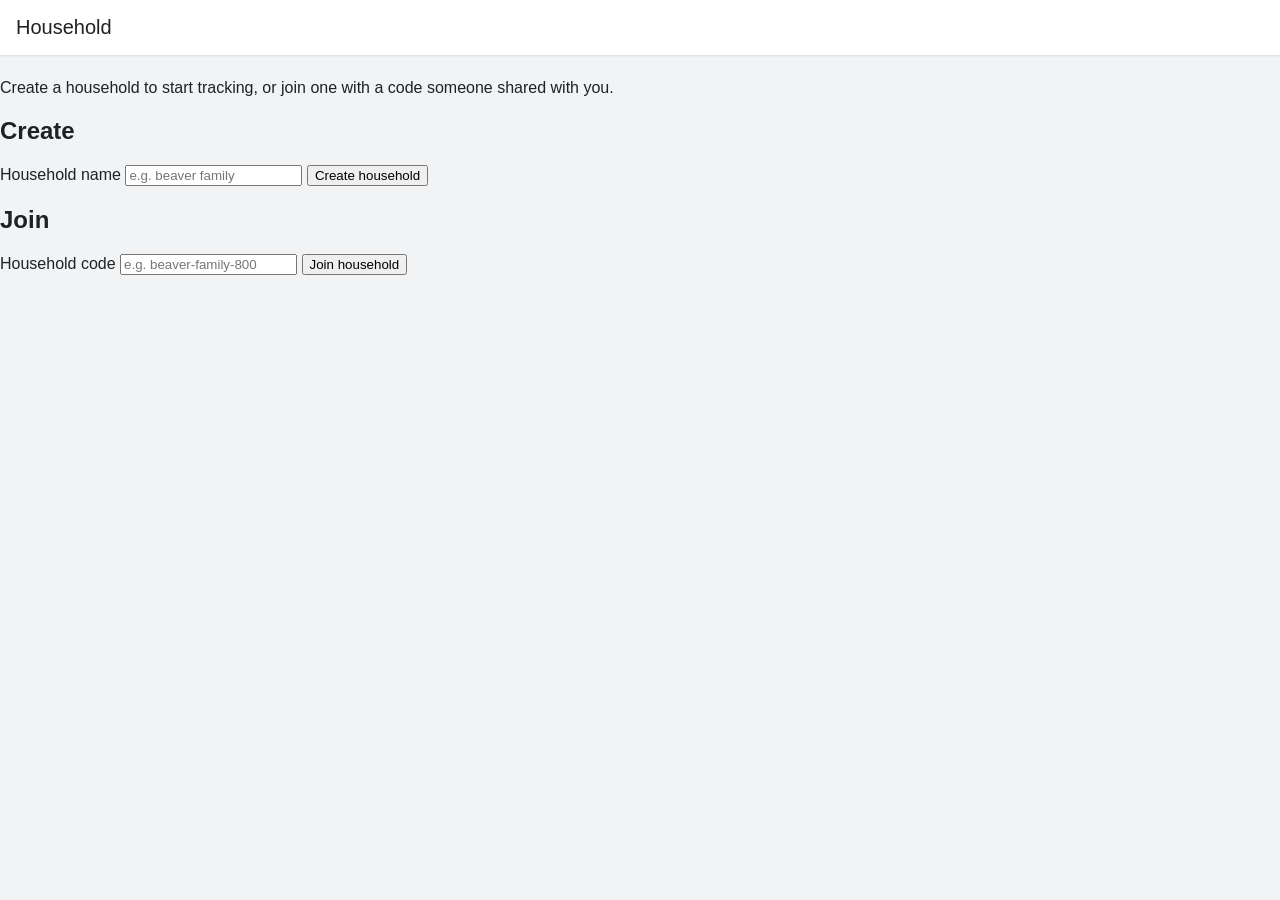
==== frontend/index.html @ 091ede61 "feat: generated frontend" ====
<!DOCTYPE html>
<html lang="en">
  <head>
    <meta charset="utf-8" />
    <meta name="viewport" content="width=device-width, initial-scale=1" />
    <title>Household</title>
    <link rel="stylesheet" href="style.css" />
  </head>
  <body>
    <header>
      <h1>Household</h1>
      <a href="settings.html" aria-label="Settings">&#9881;</a>
    </header>

    <nav class="tabs">
      <button data-tab="to-buy" class="active" aria-selected="true">To buy</button>
      <button data-tab="to-do" aria-selected="false">To do</button>
    </nav>

    <main>
      <section id="to-buy">
        <ul id="list"></ul>
      </section>
      <section id="to-do" hidden>
        <ul id="todo"></ul>
      </section>
    </main>

    <script src="household.js"></script>
    <script src="app.js"></script>
  </body>
</html>
---- frontend/style.css ----
* {
  box-sizing: border-box;
}

body,
h1,
ul {
  margin: 0;
  padding: 0;
}

body {
  font-family: -apple-system, Roboto, "Segoe UI", sans-serif;
  background: #f1f3f4;
  color: #202124;
}

header {
  position: sticky;
  top: 0;
  display: flex;
  gap: 16px;
  align-items: center;
  background: #fff;
  padding: 16px;
  box-shadow: 0 1px 2px rgba(0, 0, 0, 0.1);
}

h1 {
  margin-right: auto;
  font-size: 20px;
  font-weight: 500;
}

header a {
  color: #5f6368;
  font-size: 22px;
  text-decoration: none;
}

.tabs {
  position: sticky;
  top: 53px;
  display: flex;
  background: #fff;
  box-shadow: 0 1px 2px rgba(0, 0, 0, 0.1);
}

.tabs button {
  flex: 1;
  padding: 14px 0;
  border: none;
  border-bottom: 2px solid transparent;
  background: none;
  font: inherit;
  color: #5f6368;
  cursor: pointer;
}

.tabs button.active {
  color: #202124;
  border-bottom-color: #fbbc04;
}

main {
  padding: 8px 0;
}

#list,
#todo {
  list-style: none;
}

#list li,
#todo li {
  display: flex;
  align-items: center;
  gap: 12px;
  background: #fff;
  margin: 8px 12px;
  padding: 16px;
  border-radius: 8px;
  box-shadow: 0 1px 2px rgba(0, 0, 0, 0.1);
}

#list li.leaving,
#todo li.leaving {
  animation: celebrate 0.45s ease forwards;
}

@keyframes celebrate {
  0% {
    transform: scale(1);
    opacity: 1;
  }
  25% {
    transform: scale(1.06);
    background: #e6f4ea;
    opacity: 1;
  }
  100% {
    transform: translateX(100%);
    opacity: 0;
  }
}

#list li input[type="checkbox"],
#todo li input[type="checkbox"] {
  width: 22px;
  height: 22px;
  accent-color: #fbbc04;
}

#library,
#task-library {
  list-style: none;
}

#library li,
#task-library li {
  display: flex;
  justify-content: space-between;
  align-items: center;
  gap: 12px;
  background: #fff;
  margin: 8px 12px;
  padding: 16px;
  border-radius: 8px;
  box-shadow: 0 1px 2px rgba(0, 0, 0, 0.1);
  cursor: pointer;
}

#library .period,
#task-library .period {
  font-size: 13px;
  color: #5f6368;
}

#library .status,
#task-library .difficulty {
  font-size: 14px;
  color: #5f6368;
}

#sheet,
#task-sheet {
  width: 100%;
  max-width: 500px;
  margin: auto auto 0;
  padding: 24px 16px;
  border: none;
  border-radius: 16px 16px 0 0;
  background: #fff;
}

#sheet[open],
#task-sheet[open] {
  animation: slide-up 0.25s ease;
}

@keyframes slide-up {
  from {
    transform: translateY(100%);
  }
}

#sheet::backdrop,
#task-sheet::backdrop {
  background: rgba(0, 0, 0, 0.4);
}

#sheet form,
#task-sheet form {
  display: flex;
  flex-direction: column;
  gap: 16px;
}

#sheet h2,
#task-sheet h2 {
  margin: 0;
  font-size: 18px;
  font-weight: 500;
}

#sheet label,
#task-sheet label {
  display: flex;
  flex-direction: column;
  gap: 4px;
  font-size: 13px;
  color: #5f6368;
}

#sheet input,
#sheet select,
#task-sheet input,
#task-sheet select {
  font: inherit;
  padding: 10px;
  border: 1px solid #dadce0;
  border-radius: 8px;
  background: #fff;
  color: #202124;
}

#sheet input:read-only,
#sheet select:disabled {
  background: #f1f3f4;
  color: #5f6368;
}

#sheet .actions,
#task-sheet .actions {
  display: flex;
  justify-content: flex-end;
  gap: 8px;
}

#sheet .actions button,
#task-sheet .actions button {
  font: inherit;
  padding: 10px 16px;
  border: none;
  border-radius: 8px;
  background: none;
  color: #1a73e8;
  cursor: pointer;
}

#sheet .actions .primary,
#task-sheet .actions .primary {
  background: #fbbc04;
  color: #202124;
}

#add {
  position: fixed;
  right: 16px;
  bottom: 16px;
  width: 56px;
  height: 56px;
  border: none;
  border-radius: 50%;
  background: #fbbc04;
  color: #202124;
  font-size: 28px;
  box-shadow: 0 3px 6px rgba(0, 0, 0, 0.3);
  cursor: pointer;
}
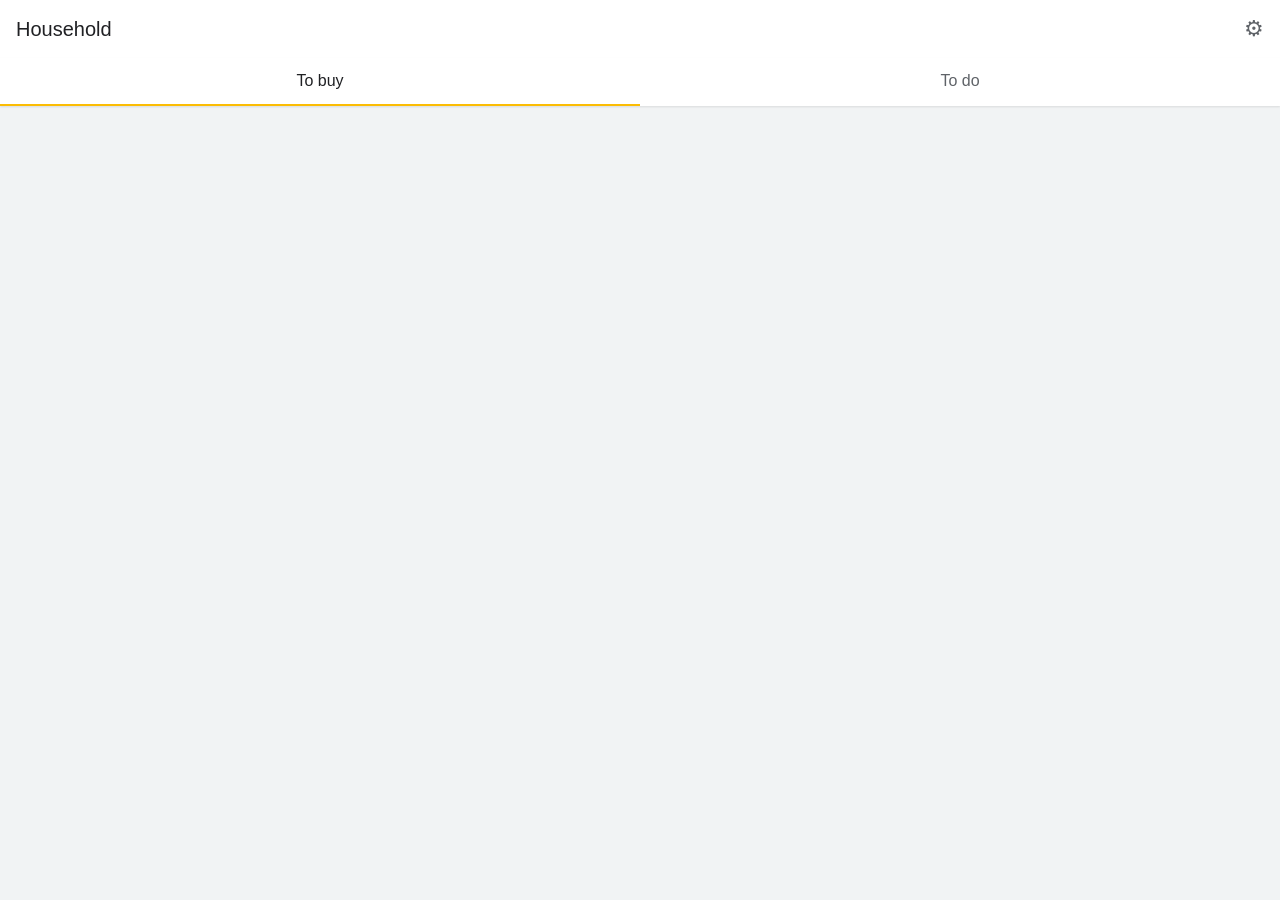
==== commit 30598959: "feat: add initial frontend" ====
--- a/frontend/index.html
+++ b/frontend/index.html
@@ -22,11 +22,10 @@
         <ul id="list"></ul>
       </section>
       <section id="to-do" hidden>
-        <ul id="todo"></ul>
+        <p>Coming soon.</p>
       </section>
     </main>
 
-    <script src="household.js"></script>
     <script src="app.js"></script>
   </body>
 </html>
--- a/frontend/style.css
+++ b/frontend/style.css
@@ -66,13 +66,11 @@
   padding: 8px 0;
 }
 
-#list,
-#todo {
+#list {
   list-style: none;
 }
 
-#list li,
-#todo li {
+#list li {
   display: flex;
   align-items: center;
   gap: 12px;
@@ -83,8 +81,7 @@
   box-shadow: 0 1px 2px rgba(0, 0, 0, 0.1);
 }
 
-#list li.leaving,
-#todo li.leaving {
+#list li.leaving {
   animation: celebrate 0.45s ease forwards;
 }
 
@@ -104,20 +101,23 @@
   }
 }
 
-#list li input[type="checkbox"],
-#todo li input[type="checkbox"] {
+#list li input[type="checkbox"] {
   width: 22px;
   height: 22px;
   accent-color: #fbbc04;
 }
 
-#library,
-#task-library {
+#to-do p,
+#tasks p {
+  color: #5f6368;
+  padding: 24px 16px;
+}
+
+#library {
   list-style: none;
 }
 
-#library li,
-#task-library li {
+#library li {
   display: flex;
   justify-content: space-between;
   align-items: center;
@@ -130,20 +130,17 @@
   cursor: pointer;
 }
 
-#library .period,
-#task-library .period {
+#library .period {
   font-size: 13px;
   color: #5f6368;
 }
 
-#library .status,
-#task-library .difficulty {
+#library .status {
   font-size: 14px;
   color: #5f6368;
 }
 
-#sheet,
-#task-sheet {
+#sheet {
   width: 100%;
   max-width: 500px;
   margin: auto auto 0;
@@ -153,8 +150,7 @@
   background: #fff;
 }
 
-#sheet[open],
-#task-sheet[open] {
+#sheet[open] {
   animation: slide-up 0.25s ease;
 }
 
@@ -164,27 +160,23 @@
   }
 }
 
-#sheet::backdrop,
-#task-sheet::backdrop {
+#sheet::backdrop {
   background: rgba(0, 0, 0, 0.4);
 }
 
-#sheet form,
-#task-sheet form {
+#sheet form {
   display: flex;
   flex-direction: column;
   gap: 16px;
 }
 
-#sheet h2,
-#task-sheet h2 {
+#sheet h2 {
   margin: 0;
   font-size: 18px;
   font-weight: 500;
 }
 
-#sheet label,
-#task-sheet label {
+#sheet label {
   display: flex;
   flex-direction: column;
   gap: 4px;
@@ -193,9 +185,7 @@
 }
 
 #sheet input,
-#sheet select,
-#task-sheet input,
-#task-sheet select {
+#sheet select {
   font: inherit;
   padding: 10px;
   border: 1px solid #dadce0;
@@ -210,15 +200,13 @@
   color: #5f6368;
 }
 
-#sheet .actions,
-#task-sheet .actions {
+#sheet .actions {
   display: flex;
   justify-content: flex-end;
   gap: 8px;
 }
 
-#sheet .actions button,
-#task-sheet .actions button {
+#sheet .actions button {
   font: inherit;
   padding: 10px 16px;
   border: none;
@@ -228,8 +216,7 @@
   cursor: pointer;
 }
 
-#sheet .actions .primary,
-#task-sheet .actions .primary {
+#sheet .actions .primary {
   background: #fbbc04;
   color: #202124;
 }
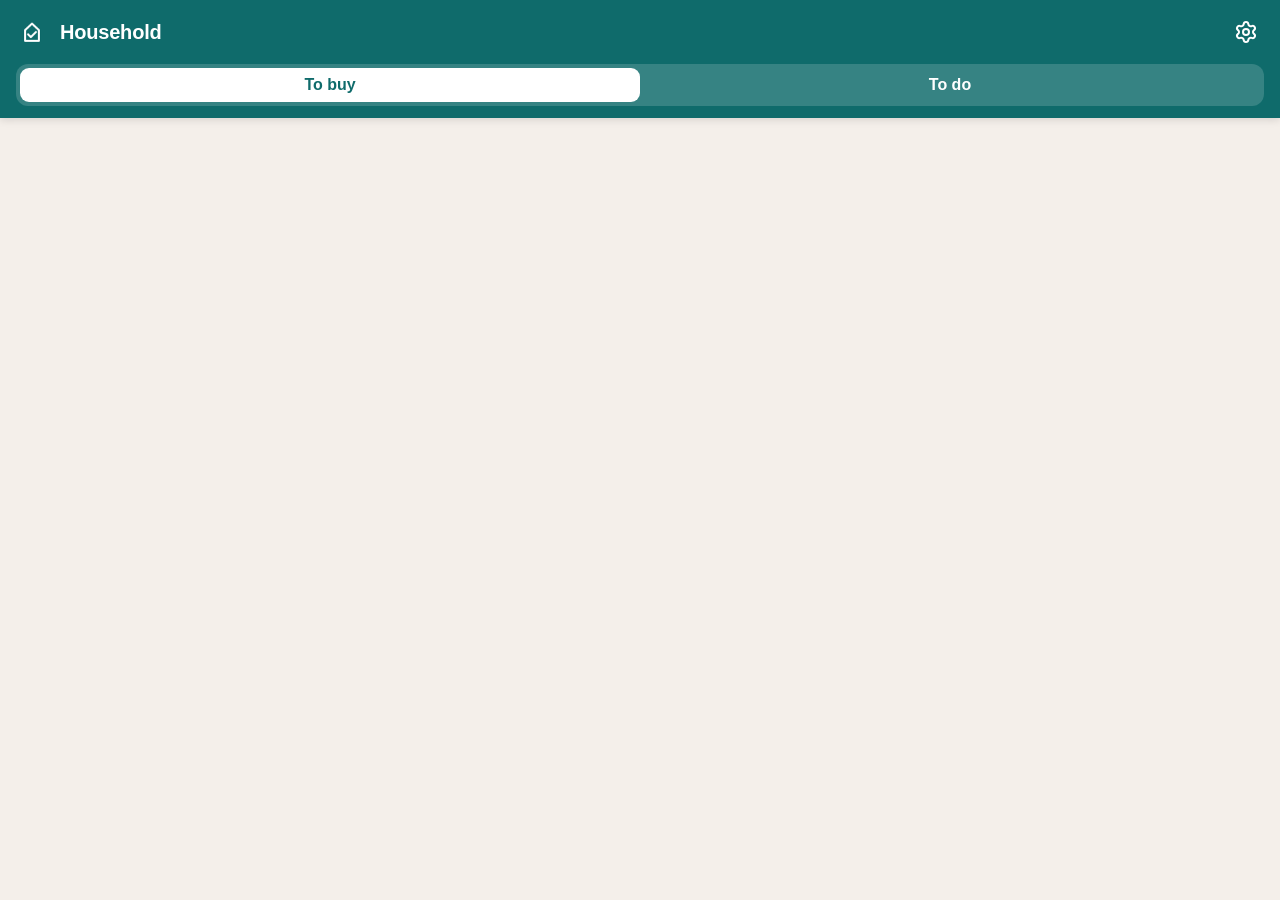
==== commit fe2ed7cd: "style: improve elements arragement" ====
--- a/frontend/index.html
+++ b/frontend/index.html
@@ -5,27 +5,39 @@
     <meta name="viewport" content="width=device-width, initial-scale=1" />
     <title>Household</title>
     <link rel="stylesheet" href="style.css" />
+    <link rel="manifest" href="manifest.json" />
+    <link rel="icon" href="icons/icon-192.png" />
+    <meta name="theme-color" content="#0f6b6b" />
   </head>
   <body>
-    <header>
-      <h1>Household</h1>
-      <a href="settings.html" aria-label="Settings">&#9881;</a>
-    </header>
+    <div class="top">
+      <header>
+        <img class="logo" src="icons/icon-192.png" alt="" />
+        <h1>Household</h1>
+        <a class="icon-button" href="settings.html" aria-label="Settings">
+          <svg viewBox="0 0 24 24" fill="none" stroke="currentColor" stroke-width="2" stroke-linecap="round" stroke-linejoin="round" aria-hidden="true">
+            <path d="M9.671 4.136a2.34 2.34 0 0 1 4.659 0 2.34 2.34 0 0 0 3.319 1.915 2.34 2.34 0 0 1 2.33 4.033 2.34 2.34 0 0 0 0 3.831 2.34 2.34 0 0 1-2.33 4.033 2.34 2.34 0 0 0-3.319 1.915 2.34 2.34 0 0 1-4.659 0 2.34 2.34 0 0 0-3.32-1.915 2.34 2.34 0 0 1-2.33-4.033 2.34 2.34 0 0 0 0-3.831A2.34 2.34 0 0 1 6.35 6.051a2.34 2.34 0 0 0 3.319-1.915" />
+            <circle cx="12" cy="12" r="3" />
+          </svg>
+        </a>
+      </header>
 
-    <nav class="tabs">
-      <button data-tab="to-buy" class="active" aria-selected="true">To buy</button>
-      <button data-tab="to-do" aria-selected="false">To do</button>
-    </nav>
+      <nav class="tabs">
+        <button data-tab="to-buy" class="active" aria-selected="true">To buy</button>
+        <button data-tab="to-do" aria-selected="false">To do</button>
+      </nav>
+    </div>
 
     <main>
       <section id="to-buy">
         <ul id="list"></ul>
       </section>
       <section id="to-do" hidden>
-        <p>Coming soon.</p>
+        <ul id="todo"></ul>
       </section>
     </main>
 
+    <script src="household.js"></script>
     <script src="app.js"></script>
   </body>
 </html>
--- a/frontend/style.css
+++ b/frontend/style.css
@@ -1,3 +1,15 @@
+:root {
+  --accent: #0f6b6b;
+  --accent-light: #dcebea;
+  --on-accent: #ffffff;
+  --background: #f4efea;
+  --surface: #ffffff;
+  --border: #e5ddd5;
+  --text: #111111;
+  --text-secondary: #6f6862;
+  --danger: #6a0f2c;
+}
+
 * {
   box-sizing: border-box;
 }
@@ -11,77 +23,136 @@
 
 body {
   font-family: -apple-system, Roboto, "Segoe UI", sans-serif;
-  background: #f1f3f4;
-  color: #202124;
-}
-
-header {
+  background: var(--background);
+  color: var(--text);
+}
+
+.top {
   position: sticky;
   top: 0;
-  display: flex;
-  gap: 16px;
+  z-index: 1;
+  padding-bottom: 12px;
+  background: var(--accent);
+  color: var(--on-accent);
+  box-shadow: 0 2px 8px rgba(0, 0, 0, 0.12);
+}
+
+header {
+  display: flex;
+  gap: 12px;
   align-items: center;
-  background: #fff;
-  padding: 16px;
-  box-shadow: 0 1px 2px rgba(0, 0, 0, 0.1);
+  padding: 10px 12px 10px 16px;
+}
+
+header.centered {
+  justify-content: center;
+}
+
+.logo {
+  width: 32px;
+  height: 32px;
+  border-radius: 8px;
 }
 
 h1 {
   margin-right: auto;
   font-size: 20px;
-  font-weight: 500;
-}
-
-header a {
-  color: #5f6368;
-  font-size: 22px;
-  text-decoration: none;
+  font-weight: 700;
+  letter-spacing: -0.01em;
+}
+
+header.centered h1 {
+  margin-right: 0;
+}
+
+.icon-button {
+  display: flex;
+  align-items: center;
+  justify-content: center;
+  width: 44px;
+  height: 44px;
+  padding: 0;
+  border: none;
+  border-radius: 50%;
+  background: none;
+  color: inherit;
+  cursor: pointer;
+}
+
+.icon-button:active {
+  background: rgba(255, 255, 255, 0.16);
+}
+
+.icon-button svg {
+  width: 24px;
+  height: 24px;
+}
+
+#household {
+  padding: 0 16px 12px;
+}
+
+#copy-link {
+  width: 100%;
+  font: inherit;
+  font-weight: 600;
+  padding: 10px 12px;
+  border: none;
+  border-radius: 10px;
+  background: var(--surface);
+  color: var(--accent);
+  cursor: pointer;
 }
 
 .tabs {
-  position: sticky;
-  top: 53px;
-  display: flex;
-  background: #fff;
-  box-shadow: 0 1px 2px rgba(0, 0, 0, 0.1);
+  display: flex;
+  margin: 0 16px;
+  padding: 4px;
+  border-radius: 12px;
+  background: rgba(255, 255, 255, 0.16);
 }
 
 .tabs button {
   flex: 1;
-  padding: 14px 0;
-  border: none;
-  border-bottom: 2px solid transparent;
+  padding: 8px 0;
+  border: none;
+  border-radius: 9px;
   background: none;
   font: inherit;
-  color: #5f6368;
+  font-weight: 600;
+  color: var(--on-accent);
   cursor: pointer;
 }
 
 .tabs button.active {
-  color: #202124;
-  border-bottom-color: #fbbc04;
+  background: var(--surface);
+  color: var(--accent);
 }
 
 main {
   padding: 8px 0;
 }
 
-#list {
+#list,
+#todo {
   list-style: none;
 }
 
-#list li {
+#list li,
+#todo li {
   display: flex;
   align-items: center;
   gap: 12px;
-  background: #fff;
+  background: var(--surface);
   margin: 8px 12px;
   padding: 16px;
-  border-radius: 8px;
-  box-shadow: 0 1px 2px rgba(0, 0, 0, 0.1);
-}
-
-#list li.leaving {
+  border: 1px solid var(--border);
+  border-radius: 16px;
+  box-shadow: 0 1px 2px rgba(0, 0, 0, 0.04);
+}
+
+#list li.leaving,
+#todo li.leaving {
   animation: celebrate 0.45s ease forwards;
 }
 
@@ -92,7 +163,7 @@
   }
   25% {
     transform: scale(1.06);
-    background: #e6f4ea;
+    background: var(--accent-light);
     opacity: 1;
   }
   100% {
@@ -101,56 +172,70 @@
   }
 }
 
-#list li input[type="checkbox"] {
+#list li input[type="checkbox"],
+#todo li input[type="checkbox"] {
   width: 22px;
   height: 22px;
-  accent-color: #fbbc04;
-}
-
-#to-do p,
-#tasks p {
-  color: #5f6368;
-  padding: 24px 16px;
-}
-
-#library {
+  accent-color: var(--accent);
+}
+
+#library,
+#task-library {
   list-style: none;
 }
 
-#library li {
+#library li,
+#task-library li {
   display: flex;
   justify-content: space-between;
   align-items: center;
   gap: 12px;
-  background: #fff;
+  background: var(--surface);
   margin: 8px 12px;
   padding: 16px;
-  border-radius: 8px;
-  box-shadow: 0 1px 2px rgba(0, 0, 0, 0.1);
-  cursor: pointer;
-}
-
-#library .period {
+  border: 1px solid var(--border);
+  border-radius: 16px;
+  box-shadow: 0 1px 2px rgba(0, 0, 0, 0.04);
+  cursor: pointer;
+}
+
+#library li > div {
+  margin-right: auto;
+}
+
+.thumb {
+  width: 40px;
+  height: 40px;
+  flex-shrink: 0;
+  border-radius: 10px;
+  object-fit: cover;
+}
+
+#library .period,
+#task-library .period {
   font-size: 13px;
-  color: #5f6368;
-}
-
-#library .status {
+  color: var(--text-secondary);
+}
+
+#library .status,
+#task-library .difficulty {
   font-size: 14px;
-  color: #5f6368;
-}
-
-#sheet {
+  color: var(--text-secondary);
+}
+
+#sheet,
+#task-sheet {
   width: 100%;
   max-width: 500px;
   margin: auto auto 0;
   padding: 24px 16px;
   border: none;
   border-radius: 16px 16px 0 0;
-  background: #fff;
-}
-
-#sheet[open] {
+  background: var(--surface);
+}
+
+#sheet[open],
+#task-sheet[open] {
   animation: slide-up 0.25s ease;
 }
 
@@ -160,65 +245,79 @@
   }
 }
 
-#sheet::backdrop {
+#sheet::backdrop,
+#task-sheet::backdrop {
   background: rgba(0, 0, 0, 0.4);
 }
 
-#sheet form {
+#sheet form,
+#task-sheet form {
   display: flex;
   flex-direction: column;
   gap: 16px;
 }
 
-#sheet h2 {
+#sheet h2,
+#task-sheet h2 {
   margin: 0;
   font-size: 18px;
   font-weight: 500;
 }
 
-#sheet label {
+#sheet label,
+#task-sheet label {
   display: flex;
   flex-direction: column;
   gap: 4px;
   font-size: 13px;
-  color: #5f6368;
+  color: var(--text-secondary);
 }
 
 #sheet input,
-#sheet select {
+#sheet select,
+#task-sheet input,
+#task-sheet select {
   font: inherit;
   padding: 10px;
-  border: 1px solid #dadce0;
+  border: 1px solid var(--border);
   border-radius: 8px;
-  background: #fff;
-  color: #202124;
+  background: var(--surface);
+  color: var(--text);
 }
 
 #sheet input:read-only,
 #sheet select:disabled {
-  background: #f1f3f4;
-  color: #5f6368;
-}
-
-#sheet .actions {
+  background: var(--background);
+  color: var(--text-secondary);
+}
+
+#sheet .actions,
+#task-sheet .actions {
   display: flex;
   justify-content: flex-end;
   gap: 8px;
 }
 
-#sheet .actions button {
+#sheet .actions button,
+#task-sheet .actions button {
   font: inherit;
   padding: 10px 16px;
   border: none;
   border-radius: 8px;
   background: none;
-  color: #1a73e8;
-  cursor: pointer;
-}
-
-#sheet .actions .primary {
-  background: #fbbc04;
-  color: #202124;
+  color: var(--text);
+  cursor: pointer;
+}
+
+#sheet #delete {
+  margin-right: auto;
+  color: var(--danger);
+}
+
+#sheet .actions .primary,
+#task-sheet .actions .primary {
+  background: var(--accent);
+  color: var(--on-accent);
 }
 
 #add {
@@ -229,9 +328,123 @@
   height: 56px;
   border: none;
   border-radius: 50%;
-  background: #fbbc04;
-  color: #202124;
+  background: var(--accent);
+  color: var(--on-accent);
   font-size: 28px;
   box-shadow: 0 3px 6px rgba(0, 0, 0, 0.3);
   cursor: pointer;
 }
+
+.welcome {
+  display: flex;
+  flex-direction: column;
+  gap: 16px;
+  max-width: 500px;
+  margin: 0 auto;
+  padding: 24px 16px;
+}
+
+.welcome [hidden] {
+  display: none;
+}
+
+.welcome .title {
+  margin: 0;
+  font-size: 28px;
+  font-weight: 700;
+  line-height: 1.2;
+}
+
+.welcome > div {
+  display: flex;
+  flex-direction: column;
+  gap: 16px;
+}
+
+.welcome .intro {
+  margin: 0;
+  color: var(--text-secondary);
+  line-height: 1.5;
+}
+
+.welcome form,
+.welcome section {
+  display: flex;
+  flex-direction: column;
+  gap: 12px;
+  padding: 20px 16px;
+  background: var(--surface);
+  border: 1px solid var(--border);
+  border-radius: 16px;
+}
+
+.welcome section {
+  background: var(--accent-light);
+  border-color: var(--accent-light);
+}
+
+.welcome h2 {
+  margin: 0;
+  font-size: 18px;
+  font-weight: 600;
+}
+
+.welcome section p {
+  margin: 0;
+}
+
+.welcome label {
+  display: flex;
+  flex-direction: column;
+  gap: 4px;
+  font-size: 13px;
+  color: var(--text-secondary);
+}
+
+.welcome input {
+  font: inherit;
+  padding: 12px;
+  border: 1px solid var(--border);
+  border-radius: 12px;
+  background: var(--surface);
+  color: var(--text);
+}
+
+.welcome button,
+.welcome .actions a {
+  font: inherit;
+  font-weight: 600;
+  padding: 12px;
+  border: 1px solid var(--accent);
+  border-radius: 12px;
+  background: var(--accent);
+  color: var(--on-accent);
+  text-align: center;
+  text-decoration: none;
+  cursor: pointer;
+}
+
+.welcome .secondary,
+.welcome #copy {
+  background: var(--surface);
+  color: var(--accent);
+}
+
+.welcome .or {
+  margin: 0;
+  text-align: center;
+  font-size: 13px;
+  color: var(--text-secondary);
+}
+
+.welcome #join-error {
+  margin: 0;
+  font-size: 14px;
+  color: var(--danger);
+}
+
+.welcome .actions {
+  display: flex;
+  flex-direction: column;
+  gap: 8px;
+}
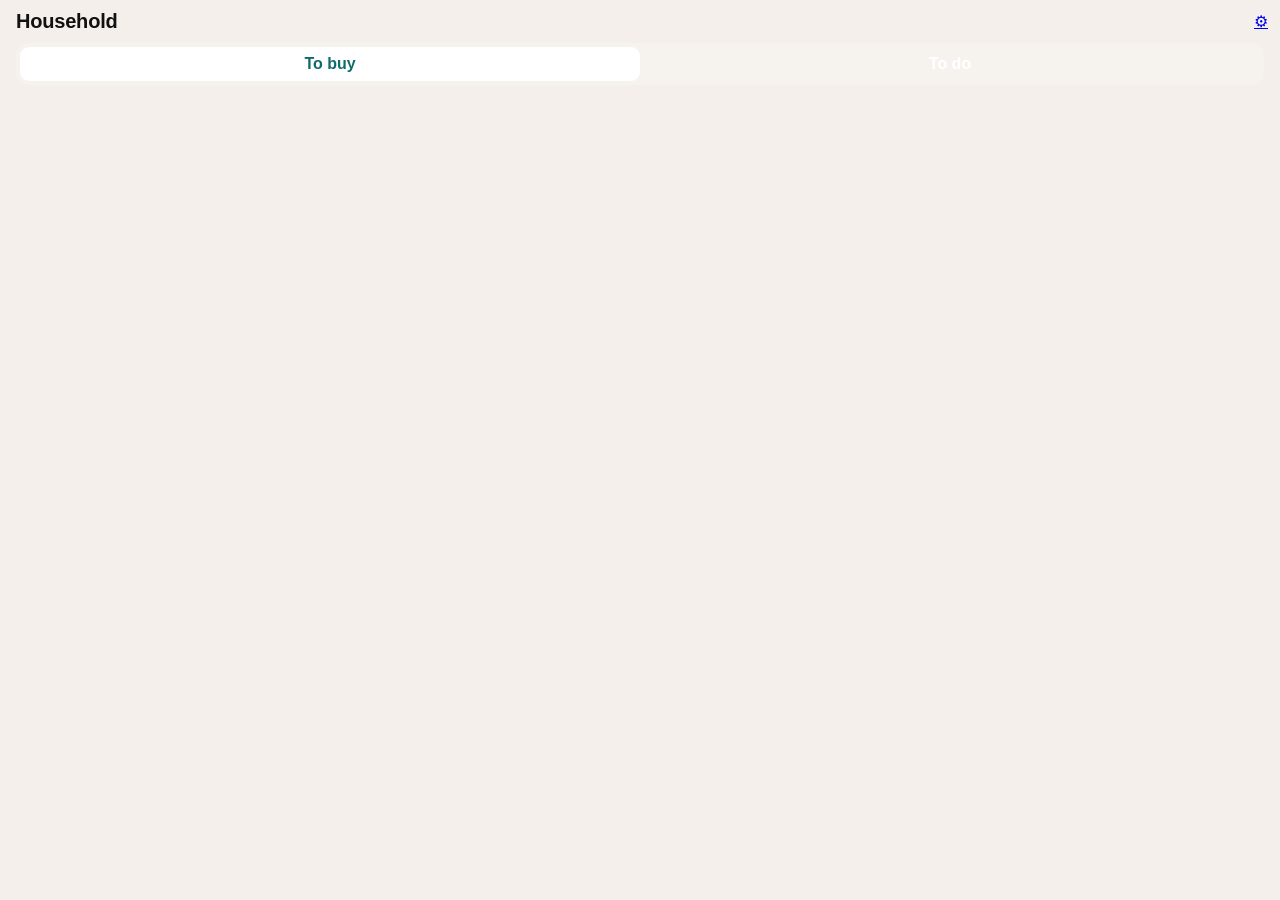
==== commit 9fb5628d: "feat: web app manifest with home screen icon" ====
--- a/frontend/index.html
+++ b/frontend/index.html
@@ -7,26 +7,18 @@
     <link rel="stylesheet" href="style.css" />
     <link rel="manifest" href="manifest.json" />
     <link rel="icon" href="icons/icon-192.png" />
-    <meta name="theme-color" content="#0f6b6b" />
+    <meta name="theme-color" content="#0ccb6e" />
   </head>
   <body>
-    <div class="top">
-      <header>
-        <img class="logo" src="icons/icon-192.png" alt="" />
-        <h1>Household</h1>
-        <a class="icon-button" href="settings.html" aria-label="Settings">
-          <svg viewBox="0 0 24 24" fill="none" stroke="currentColor" stroke-width="2" stroke-linecap="round" stroke-linejoin="round" aria-hidden="true">
-            <path d="M9.671 4.136a2.34 2.34 0 0 1 4.659 0 2.34 2.34 0 0 0 3.319 1.915 2.34 2.34 0 0 1 2.33 4.033 2.34 2.34 0 0 0 0 3.831 2.34 2.34 0 0 1-2.33 4.033 2.34 2.34 0 0 0-3.319 1.915 2.34 2.34 0 0 1-4.659 0 2.34 2.34 0 0 0-3.32-1.915 2.34 2.34 0 0 1-2.33-4.033 2.34 2.34 0 0 0 0-3.831A2.34 2.34 0 0 1 6.35 6.051a2.34 2.34 0 0 0 3.319-1.915" />
-            <circle cx="12" cy="12" r="3" />
-          </svg>
-        </a>
-      </header>
+    <header>
+      <h1>Household</h1>
+      <a href="settings.html" aria-label="Settings">&#9881;</a>
+    </header>
 
-      <nav class="tabs">
-        <button data-tab="to-buy" class="active" aria-selected="true">To buy</button>
-        <button data-tab="to-do" aria-selected="false">To do</button>
-      </nav>
-    </div>
+    <nav class="tabs">
+      <button data-tab="to-buy" class="active" aria-selected="true">To buy</button>
+      <button data-tab="to-do" aria-selected="false">To do</button>
+    </nav>
 
     <main>
       <section id="to-buy">
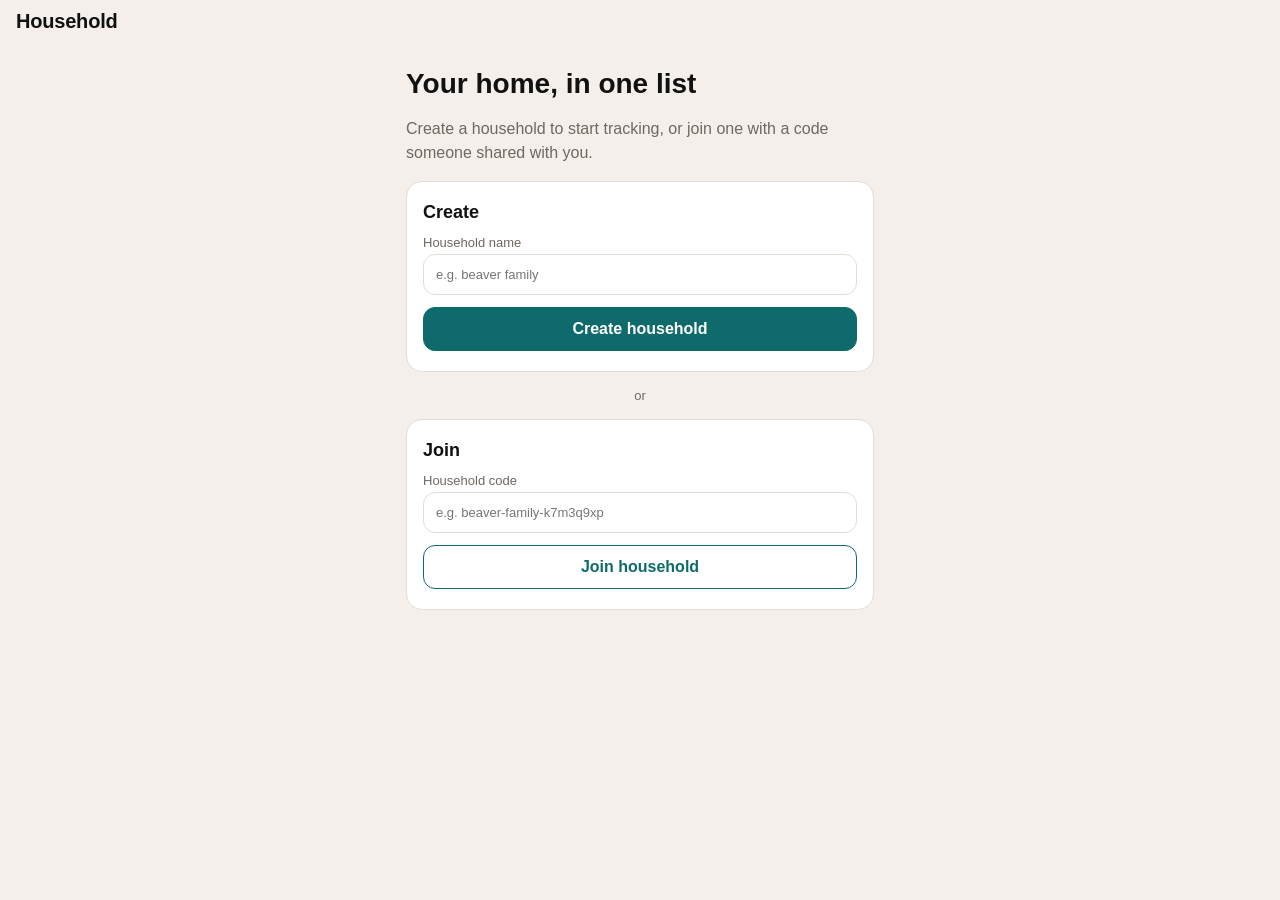
==== commit b8795b6e: "fix: rename status" ====
--- a/frontend/index.html
+++ b/frontend/index.html
@@ -2,23 +2,31 @@
 <html lang="en">
   <head>
     <meta charset="utf-8" />
-    <meta name="viewport" content="width=device-width, initial-scale=1" />
+    <meta name="viewport" content="width=device-width, initial-scale=1, interactive-widget=resizes-content" />
     <title>Household</title>
     <link rel="stylesheet" href="style.css" />
     <link rel="manifest" href="manifest.json" />
     <link rel="icon" href="icons/icon-192.png" />
-    <meta name="theme-color" content="#0ccb6e" />
+    <meta name="theme-color" content="#0f6b6b" />
   </head>
   <body>
-    <header>
-      <h1>Household</h1>
-      <a href="settings.html" aria-label="Settings">&#9881;</a>
-    </header>
+    <div class="top">
+      <header>
+        <img class="logo" src="icons/icon-192.png" alt="" />
+        <h1>Household</h1>
+        <a class="icon-button" href="settings.html" aria-label="Settings">
+          <svg viewBox="0 0 24 24" fill="none" stroke="currentColor" stroke-width="2" stroke-linecap="round" stroke-linejoin="round" aria-hidden="true">
+            <path d="M9.671 4.136a2.34 2.34 0 0 1 4.659 0 2.34 2.34 0 0 0 3.319 1.915 2.34 2.34 0 0 1 2.33 4.033 2.34 2.34 0 0 0 0 3.831 2.34 2.34 0 0 1-2.33 4.033 2.34 2.34 0 0 0-3.319 1.915 2.34 2.34 0 0 1-4.659 0 2.34 2.34 0 0 0-3.32-1.915 2.34 2.34 0 0 1-2.33-4.033 2.34 2.34 0 0 0 0-3.831A2.34 2.34 0 0 1 6.35 6.051a2.34 2.34 0 0 0 3.319-1.915" />
+            <circle cx="12" cy="12" r="3" />
+          </svg>
+        </a>
+      </header>
 
-    <nav class="tabs">
-      <button data-tab="to-buy" class="active" aria-selected="true">To buy</button>
-      <button data-tab="to-do" aria-selected="false">To do</button>
-    </nav>
+      <nav class="tabs">
+        <button data-tab="to-buy" class="active" aria-selected="true">To buy</button>
+        <button data-tab="to-do" aria-selected="false">To do</button>
+      </nav>
+    </div>
 
     <main>
       <section id="to-buy">
@@ -29,6 +37,22 @@
       </section>
     </main>
 
+    <button id="add" aria-label="Add to list">+</button>
+
+    <dialog id="picker">
+      <div class="picker-head">
+        <h2>Add to list</h2>
+        <button id="picker-close" class="icon-button" aria-label="Close">
+          <svg viewBox="0 0 24 24" fill="none" stroke="currentColor" stroke-width="2" stroke-linecap="round" stroke-linejoin="round" aria-hidden="true">
+            <path d="M18 6 6 18" />
+            <path d="m6 6 12 12" />
+          </svg>
+        </button>
+      </div>
+      <input id="search" type="search" placeholder="Search or create consumables" autocomplete="off" />
+      <ul id="picker-list"></ul>
+    </dialog>
+
     <script src="household.js"></script>
     <script src="app.js"></script>
   </body>
--- a/frontend/style.css
+++ b/frontend/style.css
@@ -92,7 +92,7 @@
   padding: 0 16px 12px;
 }
 
-#copy-link {
+#household #share-link {
   width: 100%;
   font: inherit;
   font-weight: 600;
@@ -224,7 +224,8 @@
 }
 
 #sheet,
-#task-sheet {
+#task-sheet,
+#picker {
   width: 100%;
   max-width: 500px;
   margin: auto auto 0;
@@ -235,7 +236,8 @@
 }
 
 #sheet[open],
-#task-sheet[open] {
+#task-sheet[open],
+#picker[open] {
   animation: slide-up 0.25s ease;
 }
 
@@ -246,7 +248,8 @@
 }
 
 #sheet::backdrop,
-#task-sheet::backdrop {
+#task-sheet::backdrop,
+#picker::backdrop {
   background: rgba(0, 0, 0, 0.4);
 }
 
@@ -258,7 +261,8 @@
 }
 
 #sheet h2,
-#task-sheet h2 {
+#task-sheet h2,
+#picker h2 {
   margin: 0;
   font-size: 18px;
   font-weight: 500;
@@ -283,12 +287,6 @@
   border-radius: 8px;
   background: var(--surface);
   color: var(--text);
-}
-
-#sheet input:read-only,
-#sheet select:disabled {
-  background: var(--background);
-  color: var(--text-secondary);
 }
 
 #sheet .actions,
@@ -318,6 +316,63 @@
 #task-sheet .actions .primary {
   background: var(--accent);
   color: var(--on-accent);
+}
+
+#picker[open] {
+  display: flex;
+  flex-direction: column;
+  gap: 12px;
+  max-height: 85dvh;
+}
+
+.picker-head {
+  display: flex;
+  align-items: center;
+  justify-content: space-between;
+}
+
+#search {
+  font: inherit;
+  padding: 10px 12px;
+  border: 1px solid var(--border);
+  border-radius: 10px;
+}
+
+#picker-list {
+  list-style: none;
+  overflow-y: auto;
+}
+
+#picker-list li {
+  display: flex;
+  align-items: center;
+  gap: 12px;
+  padding: 10px 4px;
+  border-bottom: 1px solid var(--border);
+  cursor: pointer;
+}
+
+#picker-list .name {
+  margin-right: auto;
+}
+
+#picker-list .on-list {
+  cursor: default;
+  opacity: 0.5;
+}
+
+#picker-list .tag {
+  font-size: 13px;
+}
+
+#picker-list .plus {
+  font-size: 22px;
+  color: var(--accent);
+}
+
+#picker-list .new {
+  font-weight: 600;
+  color: var(--accent);
 }
 
 #add {
@@ -425,7 +480,7 @@
 }
 
 .welcome .secondary,
-.welcome #copy {
+.welcome #share-link {
   background: var(--surface);
   color: var(--accent);
 }
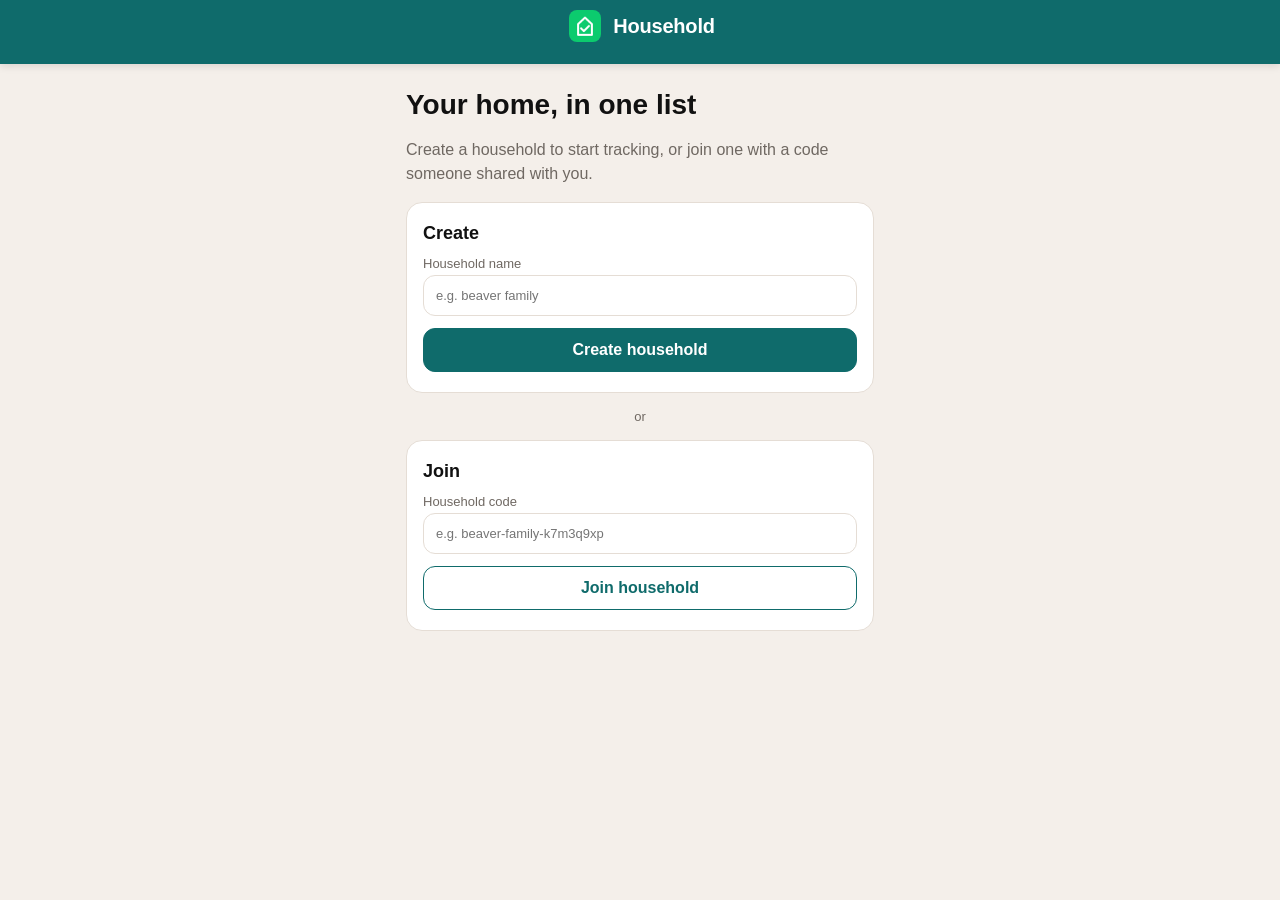
==== commit c5fc959e: "feat: filter to-do list by difficulty" ====
--- a/frontend/index.html
+++ b/frontend/index.html
@@ -33,6 +33,12 @@
         <ul id="list"></ul>
       </section>
       <section id="to-do" hidden>
+        <div class="filters">
+          <button data-difficulty="all" class="active" aria-pressed="true">All</button>
+          <button data-difficulty="light" aria-pressed="false">Light</button>
+          <button data-difficulty="medium" aria-pressed="false">Medium</button>
+          <button data-difficulty="heavy" aria-pressed="false">Heavy</button>
+        </div>
         <ul id="todo"></ul>
       </section>
     </main>
--- a/frontend/style.css
+++ b/frontend/style.css
@@ -131,6 +131,29 @@
 
 main {
   padding: 8px 0;
+}
+
+.filters {
+  display: flex;
+  gap: 8px;
+  margin: 8px 12px 0;
+}
+
+.filters button {
+  padding: 6px 14px;
+  border: 1px solid var(--border);
+  border-radius: 999px;
+  background: var(--surface);
+  font: inherit;
+  font-size: 14px;
+  color: var(--text-secondary);
+  cursor: pointer;
+}
+
+.filters button.active {
+  border-color: var(--accent);
+  background: var(--accent);
+  color: var(--on-accent);
 }
 
 #list,
